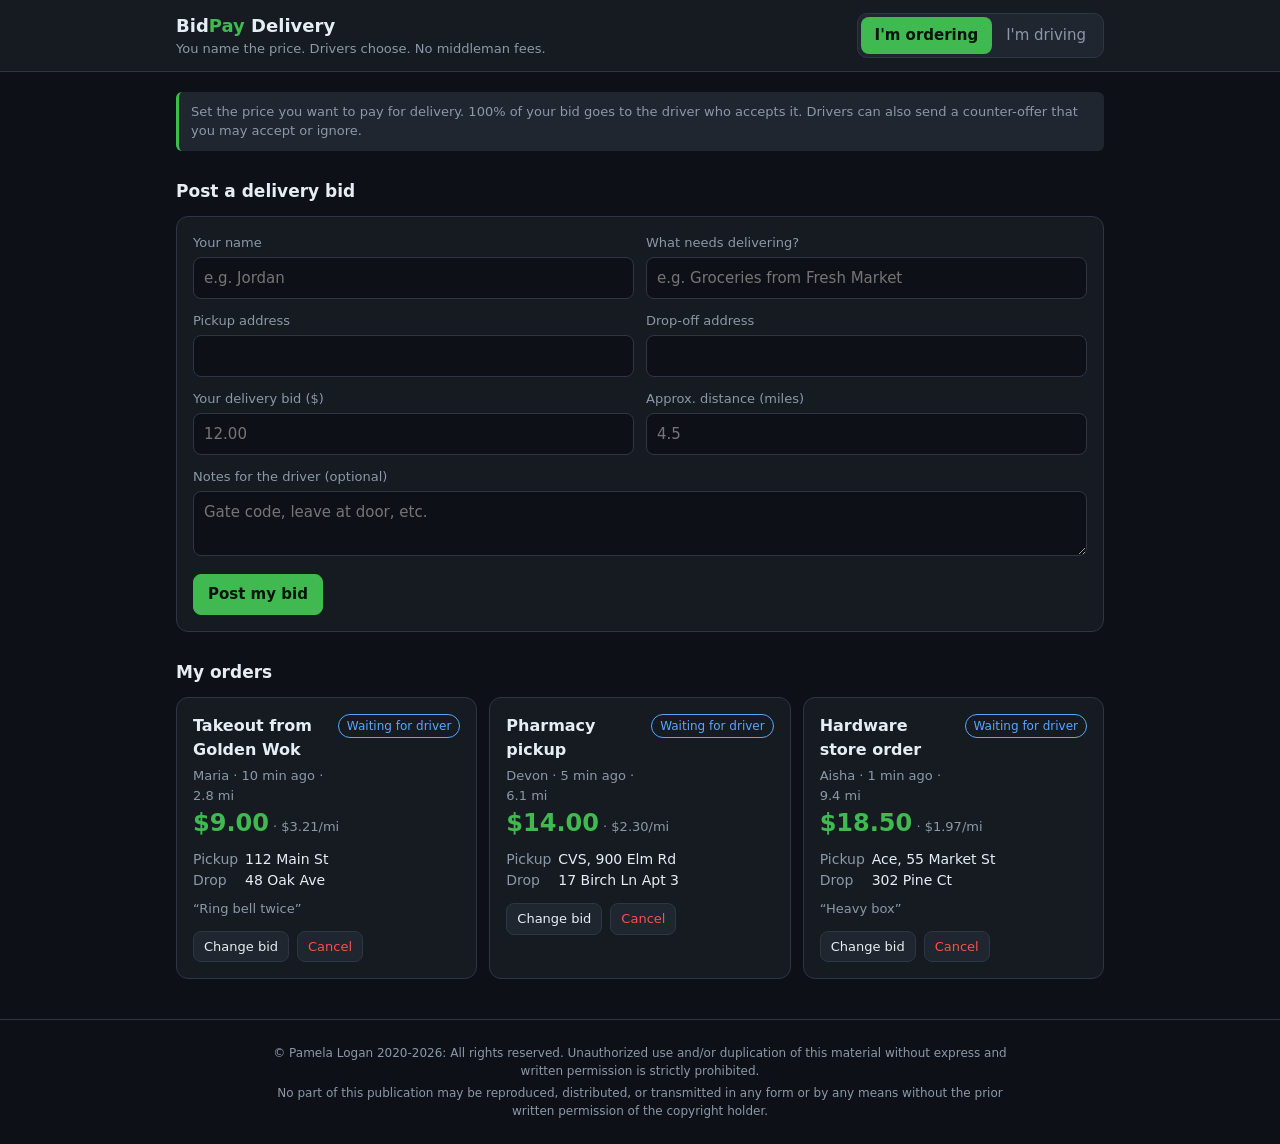
==== apps/bid_pay/index.html @ b5934ca2 "feat(apps): add BidPay delivery bid marketplace prototype Customers post the price they want to pay " ====
<!doctype html>
<html lang="en">
<head>
<meta charset="utf-8">
<meta name="viewport" content="width=device-width, initial-scale=1">
<title>BidPay Delivery</title>
<style>
  :root {
    --bg: #0d1117; --surface: #161b22; --surface-2: #1f2630; --border: #2d3642;
    --text: #e6edf3; --muted: #8b98a8; --accent: #3fb950; --accent-ink: #04140a;
    --warn: #d29922; --danger: #f85149; --info: #58a6ff;
  }
  * { box-sizing: border-box; }
  body {
    margin: 0; background: var(--bg); color: var(--text);
    font: 15px/1.5 system-ui, -apple-system, "Segoe UI", Roboto, sans-serif;
  }
  header {
    position: sticky; top: 0; z-index: 5; background: var(--surface);
    border-bottom: 1px solid var(--border);
  }
  .bar { max-width: 960px; margin: 0 auto; padding: 12px 16px;
    display: flex; align-items: center; justify-content: space-between; gap: 12px; flex-wrap: wrap; }
  .brand { font-weight: 700; font-size: 18px; }
  .brand span { color: var(--accent); }
  .tag { color: var(--muted); font-size: 13px; }
  .roles { display: flex; background: var(--surface-2); border: 1px solid var(--border);
    border-radius: 10px; padding: 3px; }
  .roles button { border: 0; background: transparent; color: var(--muted); padding: 7px 14px;
    border-radius: 8px; cursor: pointer; font: inherit; }
  .roles button.on { background: var(--accent); color: var(--accent-ink); font-weight: 600; }
  main { max-width: 960px; margin: 0 auto; padding: 20px 16px 40px; }
  h2 { font-size: 17px; margin: 28px 0 12px; }
  h2:first-child { margin-top: 0; }
  .card { background: var(--surface); border: 1px solid var(--border); border-radius: 12px; padding: 16px; }
  .grid { display: grid; gap: 12px; grid-template-columns: repeat(auto-fill, minmax(280px, 1fr)); }
  form .row { display: grid; gap: 12px; grid-template-columns: 1fr 1fr; }
  @media (max-width: 560px) { form .row { grid-template-columns: 1fr; } }
  label { display: block; font-size: 13px; color: var(--muted); margin-bottom: 4px; }
  input, textarea, select {
    width: 100%; background: var(--bg); color: var(--text); border: 1px solid var(--border);
    border-radius: 8px; padding: 9px 10px; font: inherit;
  }
  input:focus, textarea:focus, select:focus { outline: 2px solid var(--info); outline-offset: -1px; }
  .field { margin-bottom: 12px; }
  .btn { border: 1px solid var(--border); background: var(--surface-2); color: var(--text);
    padding: 8px 14px; border-radius: 8px; cursor: pointer; font: inherit; }
  .btn:hover { border-color: var(--muted); }
  .btn.primary { background: var(--accent); color: var(--accent-ink); border-color: var(--accent); font-weight: 600; }
  .btn.danger { color: var(--danger); }
  .btn.sm { padding: 5px 10px; font-size: 13px; }
  .actions { display: flex; gap: 8px; flex-wrap: wrap; margin-top: 12px; }
  .order h3 { margin: 0 0 4px; font-size: 16px; }
  .price { font-size: 24px; font-weight: 700; color: var(--accent); }
  .meta { color: var(--muted); font-size: 13px; }
  .route { margin: 8px 0; font-size: 14px; }
  .route div::before { display: inline-block; width: 52px; color: var(--muted); }
  .route .from::before { content: "Pickup"; }
  .route .to::before { content: "Drop"; }
  .pill { display: inline-block; font-size: 12px; padding: 2px 8px; border-radius: 99px;
    border: 1px solid currentColor; white-space: nowrap; }
  .s-open { color: var(--info); } .s-accepted { color: var(--warn); }
  .s-picked_up { color: var(--warn); } .s-delivered { color: var(--accent); }
  .s-cancelled { color: var(--muted); }
  .offers { margin-top: 10px; border-top: 1px dashed var(--border); padding-top: 10px; }
  .offer { display: flex; justify-content: space-between; align-items: center; gap: 8px; padding: 4px 0; }
  .stats { display: grid; gap: 12px; grid-template-columns: repeat(auto-fit, minmax(150px, 1fr)); }
  .stat .v { font-size: 22px; font-weight: 700; }
  .empty { color: var(--muted); padding: 20px; text-align: center; border: 1px dashed var(--border); border-radius: 12px; }
  .toolbar { display: flex; gap: 12px; flex-wrap: wrap; align-items: end; margin-bottom: 12px; }
  .toolbar .field { margin: 0; min-width: 150px; }
  .note { background: var(--surface-2); border-left: 3px solid var(--accent); padding: 10px 12px;
    border-radius: 6px; color: var(--muted); font-size: 13px; margin-bottom: 16px; }
  .hidden { display: none; }
  #toast { position: fixed; bottom: 20px; left: 50%; transform: translateX(-50%); background: var(--surface-2);
    border: 1px solid var(--accent); padding: 10px 16px; border-radius: 10px; opacity: 0;
    transition: opacity .2s; pointer-events: none; max-width: calc(100% - 32px); }
  #toast.show { opacity: 1; }
  footer { border-top: 1px solid var(--border); color: var(--muted); font-size: 12px; text-align: center;
    padding: 20px 16px; }
  footer p { max-width: 760px; margin: 4px auto; }
</style>
</head>
<body>
<header>
  <div class="bar">
    <div>
      <div class="brand">Bid<span>Pay</span> Delivery</div>
      <div class="tag">You name the price. Drivers choose. No middleman fees.</div>
    </div>
    <div class="roles" role="tablist">
      <button id="roleCustomer" class="on" onclick="setRole('customer')">I'm ordering</button>
      <button id="roleDriver" onclick="setRole('driver')">I'm driving</button>
    </div>
  </div>
</header>

<main>
  <!-- CUSTOMER VIEW -->
  <section id="customerView">
    <div class="note">Set the price you want to pay for delivery. 100% of your bid goes to the driver
      who accepts it. Drivers can also send a counter-offer that you may accept or ignore.</div>
    <h2>Post a delivery bid</h2>
    <form class="card" id="orderForm" onsubmit="postOrder(event)">
      <div class="row">
        <div class="field"><label for="cName">Your name</label>
          <input id="cName" required maxlength="40" placeholder="e.g. Jordan"></div>
        <div class="field"><label for="item">What needs delivering?</label>
          <input id="item" required maxlength="80" placeholder="e.g. Groceries from Fresh Market"></div>
      </div>
      <div class="row">
        <div class="field"><label for="pickup">Pickup address</label>
          <input id="pickup" required maxlength="100"></div>
        <div class="field"><label for="dropoff">Drop-off address</label>
          <input id="dropoff" required maxlength="100"></div>
      </div>
      <div class="row">
        <div class="field"><label for="bid">Your delivery bid ($)</label>
          <input id="bid" type="number" min="1" step="0.50" required placeholder="12.00"></div>
        <div class="field"><label for="miles">Approx. distance (miles)</label>
          <input id="miles" type="number" min="0.1" step="0.1" placeholder="4.5"></div>
      </div>
      <div class="field"><label for="notes">Notes for the driver (optional)</label>
        <textarea id="notes" rows="2" maxlength="200" placeholder="Gate code, leave at door, etc."></textarea></div>
      <button class="btn primary" type="submit">Post my bid</button>
    </form>

    <h2>My orders</h2>
    <div id="myOrders" class="grid"></div>
  </section>

  <!-- DRIVER VIEW -->
  <section id="driverView" class="hidden">
    <div class="card field">
      <label for="dName">Driver name</label>
      <input id="dName" maxlength="40" placeholder="Enter your name to accept jobs" oninput="saveDriver()">
    </div>

    <div class="stats">
      <div class="card stat"><div class="meta">Open bids</div><div class="v" id="stOpen">0</div></div>
      <div class="card stat"><div class="meta">My active jobs</div><div class="v" id="stActive">0</div></div>
      <div class="card stat"><div class="meta">Delivered</div><div class="v" id="stDone">0</div></div>
      <div class="card stat"><div class="meta">Total earned</div><div class="v" id="stEarned">$0.00</div></div>
    </div>

    <h2>My active deliveries</h2>
    <div id="driverActive" class="grid"></div>

    <h2>Open bids near you</h2>
    <div class="toolbar">
      <div class="field"><label for="minPay">Minimum pay ($)</label>
        <input id="minPay" type="number" min="0" step="1" value="0" oninput="render()"></div>
      <div class="field"><label for="sortBy">Sort by</label>
        <select id="sortBy" onchange="render()">
          <option value="pay">Highest pay</option>
          <option value="permile">Best $ / mile</option>
          <option value="new">Newest</option>
        </select></div>
    </div>
    <div id="openBids" class="grid"></div>
  </section>
</main>

<footer>
  <p>&copy; Pamela Logan 2020-2026: All rights reserved. Unauthorized use and/or duplication of this
    material without express and written permission is strictly prohibited.</p>
  <p>No part of this publication may be reproduced, distributed, or transmitted in any form or by any
    means without the prior written permission of the copyright holder.</p>
</footer>
<div id="toast"></div>

<script>
const KEY = "bidpay.v1";
let state = { orders: [], role: "customer", customer: "", driver: "" };

function load() {
  try {
    const raw = localStorage.getItem(KEY);
    if (raw) state = Object.assign(state, JSON.parse(raw));
  } catch (e) { /* storage unavailable: run in memory */ }
  if (!state.orders.length) seed();
}
function save() {
  try { localStorage.setItem(KEY, JSON.stringify(state)); } catch (e) { /* ignore */ }
}
function seed() {
  const now = Date.now();
  state.orders = [
    { id: uid(), customer: "Maria", item: "Takeout from Golden Wok", pickup: "112 Main St",
      dropoff: "48 Oak Ave", bid: 9, miles: 2.8, notes: "Ring bell twice", status: "open",
      driver: null, offers: [], created: now - 600000 },
    { id: uid(), customer: "Devon", item: "Pharmacy pickup", pickup: "CVS, 900 Elm Rd",
      dropoff: "17 Birch Ln Apt 3", bid: 14, miles: 6.1, notes: "", status: "open",
      driver: null, offers: [], created: now - 300000 },
    { id: uid(), customer: "Aisha", item: "Hardware store order", pickup: "Ace, 55 Market St",
      dropoff: "302 Pine Ct", bid: 18.5, miles: 9.4, notes: "Heavy box", status: "open",
      driver: null, offers: [], created: now - 60000 },
  ];
}
function uid() { return Math.random().toString(36).slice(2, 10); }
function money(n) { return "$" + Number(n).toFixed(2); }
function esc(s) {
  return String(s ?? "").replace(/[&<>"']/g, c =>
    ({ "&": "&amp;", "<": "&lt;", ">": "&gt;", '"': "&quot;", "'": "&#39;" }[c]));
}
function ago(t) {
  const m = Math.round((Date.now() - t) / 60000);
  return m < 1 ? "just now" : m < 60 ? m + " min ago" : Math.round(m / 60) + " hr ago";
}
function toast(msg) {
  const el = document.getElementById("toast");
  el.textContent = msg; el.classList.add("show");
  clearTimeout(toast.t); toast.t = setTimeout(() => el.classList.remove("show"), 2200);
}
function find(id) { return state.orders.find(o => o.id === id); }
const STATUS = { open: "Waiting for driver", accepted: "Driver on the way", picked_up: "Picked up",
  delivered: "Delivered", cancelled: "Cancelled" };

function setRole(r) {
  state.role = r; save();
  document.getElementById("roleCustomer").classList.toggle("on", r === "customer");
  document.getElementById("roleDriver").classList.toggle("on", r === "driver");
  document.getElementById("customerView").classList.toggle("hidden", r !== "customer");
  document.getElementById("driverView").classList.toggle("hidden", r !== "driver");
  render();
}
function saveDriver() { state.driver = document.getElementById("dName").value.trim(); save(); render(); }

// ---- Customer actions ----
function postOrder(e) {
  e.preventDefault();
  const v = id => document.getElementById(id).value.trim();
  const bid = parseFloat(v("bid"));
  if (!(bid >= 1)) return toast("Bid must be at least $1.00");
  state.customer = v("cName");
  state.orders.unshift({
    id: uid(), customer: state.customer, item: v("item"), pickup: v("pickup"), dropoff: v("dropoff"),
    bid, miles: parseFloat(v("miles")) || null, notes: v("notes"), status: "open",
    driver: null, offers: [], created: Date.now(),
  });
  save();
  e.target.reset();
  document.getElementById("cName").value = state.customer;
  toast("Bid posted — drivers can see it now");
  render();
}
function raiseBid(id) {
  const o = find(id);
  const n = parseFloat(prompt("New bid amount ($):", (o.bid + 2).toFixed(2)));
  if (!(n > 0)) return;
  o.bid = n; save(); toast("Bid updated to " + money(n)); render();
}
function acceptOffer(id, idx) {
  const o = find(id), off = o.offers[idx];
  o.bid = off.amount; o.driver = off.driver; o.status = "accepted"; o.offers = [];
  save(); toast(off.driver + " accepted at " + money(off.amount)); render();
}
function declineOffer(id, idx) { find(id).offers.splice(idx, 1); save(); render(); }
function cancelOrder(id) {
  if (!confirm("Cancel this order?")) return;
  find(id).status = "cancelled"; save(); render();
}
function removeOrder(id) { state.orders = state.orders.filter(o => o.id !== id); save(); render(); }

// ---- Driver actions ----
function needDriver() {
  if (!state.driver) { toast("Enter your driver name first"); document.getElementById("dName").focus(); }
  return !!state.driver;
}
function acceptBid(id) {
  if (!needDriver()) return;
  const o = find(id);
  if (o.status !== "open") return toast("This bid is no longer available");
  o.status = "accepted"; o.driver = state.driver; o.offers = [];
  save(); toast("Job accepted — " + money(o.bid) + " is yours"); render();
}
function counter(id) {
  if (!needDriver()) return;
  const o = find(id);
  const n = parseFloat(prompt("Your counter-offer ($):", (o.bid + 3).toFixed(2)));
  if (!(n > 0)) return;
  o.offers = o.offers.filter(x => x.driver !== state.driver);
  o.offers.push({ driver: state.driver, amount: n, at: Date.now() });
  save(); toast("Counter-offer sent to " + o.customer); render();
}
function advance(id) {
  const o = find(id);
  o.status = o.status === "accepted" ? "picked_up" : "delivered";
  if (o.status === "delivered") o.deliveredAt = Date.now();
  save(); toast(o.status === "delivered" ? "Delivered! " + money(o.bid) + " earned" : "Marked picked up");
  render();
}
function release(id) {
  if (!confirm("Release this job back to other drivers?")) return;
  const o = find(id); o.status = "open"; o.driver = null; save(); render();
}

// ---- Rendering ----
function orderCard(o, actions, extra = "") {
  const perMile = o.miles ? ` · ${money(o.bid / o.miles)}/mi` : "";
  return `<div class="card order">
    <div style="display:flex;justify-content:space-between;gap:8px;align-items:start">
      <div><h3>${esc(o.item)}</h3>
        <div class="meta">${esc(o.customer)} · ${ago(o.created)}${o.miles ? " · " + o.miles + " mi" : ""}</div></div>
      <span class="pill s-${o.status}">${STATUS[o.status]}</span>
    </div>
    <div class="price">${money(o.bid)}<span class="meta" style="font-size:13px;font-weight:400">${perMile}</span></div>
    <div class="route"><div class="from">${esc(o.pickup)}</div><div class="to">${esc(o.dropoff)}</div></div>
    ${o.notes ? `<div class="meta">“${esc(o.notes)}”</div>` : ""}
    ${o.driver ? `<div class="meta">Driver: <strong style="color:var(--text)">${esc(o.driver)}</strong></div>` : ""}
    ${extra}
    ${actions ? `<div class="actions">${actions}</div>` : ""}
  </div>`;
}

function renderCustomer() {
  document.getElementById("cName").value ||= state.customer;
  const mine = state.orders.filter(o => !state.customer || o.customer === state.customer);
  const el = document.getElementById("myOrders");
  if (!mine.length) { el.innerHTML = `<div class="empty">No orders yet. Post a bid above.</div>`; return; }
  el.innerHTML = mine.map(o => {
    let a = "", extra = "";
    if (o.status === "open") {
      a = `<button class="btn sm" onclick="raiseBid('${o.id}')">Change bid</button>
           <button class="btn sm danger" onclick="cancelOrder('${o.id}')">Cancel</button>`;
      if (o.offers.length) extra = `<div class="offers"><div class="meta">Counter-offers</div>` +
        o.offers.map((f, i) => `<div class="offer"><span>${esc(f.driver)} — <strong>${money(f.amount)}</strong></span>
          <span><button class="btn sm primary" onclick="acceptOffer('${o.id}',${i})">Accept</button>
          <button class="btn sm" onclick="declineOffer('${o.id}',${i})">Decline</button></span></div>`).join("") +
        `</div>`;
    } else if (o.status === "delivered" || o.status === "cancelled") {
      a = `<button class="btn sm" onclick="removeOrder('${o.id}')">Remove</button>`;
    }
    return orderCard(o, a, extra);
  }).join("");
}

function renderDriver() {
  document.getElementById("dName").value ||= state.driver;
  const min = parseFloat(document.getElementById("minPay").value) || 0;
  const sort = document.getElementById("sortBy").value;
  const open = state.orders.filter(o => o.status === "open" && o.bid >= min);
  open.sort((a, b) => sort === "pay" ? b.bid - a.bid
    : sort === "new" ? b.created - a.created
    : (b.miles ? b.bid / b.miles : 0) - (a.miles ? a.bid / a.miles : 0));
  const me = state.driver;
  const active = state.orders.filter(o => me && o.driver === me && ["accepted", "picked_up"].includes(o.status));
  const done = state.orders.filter(o => me && o.driver === me && o.status === "delivered");

  document.getElementById("stOpen").textContent = state.orders.filter(o => o.status === "open").length;
  document.getElementById("stActive").textContent = active.length;
  document.getElementById("stDone").textContent = done.length;
  document.getElementById("stEarned").textContent = money(done.reduce((s, o) => s + o.bid, 0));

  document.getElementById("driverActive").innerHTML = active.length ? active.map(o => orderCard(o,
    `<button class="btn sm primary" onclick="advance('${o.id}')">${o.status === "accepted" ? "Mark picked up" : "Mark delivered"}</button>
     ${o.status === "accepted" ? `<button class="btn sm danger" onclick="release('${o.id}')">Release job</button>` : ""}`
  )).join("") : `<div class="empty">No active jobs. Accept a bid below.</div>`;

  document.getElementById("openBids").innerHTML = open.length ? open.map(o => {
    const mine = o.offers.find(f => f.driver === me);
    return orderCard(o,
      `<button class="btn sm primary" onclick="acceptBid('${o.id}')">Accept ${money(o.bid)}</button>
       <button class="btn sm" onclick="counter('${o.id}')">${mine ? "Update counter" : "Counter-offer"}</button>`,
      mine ? `<div class="meta" style="margin-top:6px">Your counter: ${money(mine.amount)} (pending)</div>` : "");
  }).join("") : `<div class="empty">No open bids match your filter.</div>`;
}

function render() { state.role === "driver" ? renderDriver() : renderCustomer(); }

load();
setRole(state.role);
setInterval(render, 60000);
</script>
</body>
</html>
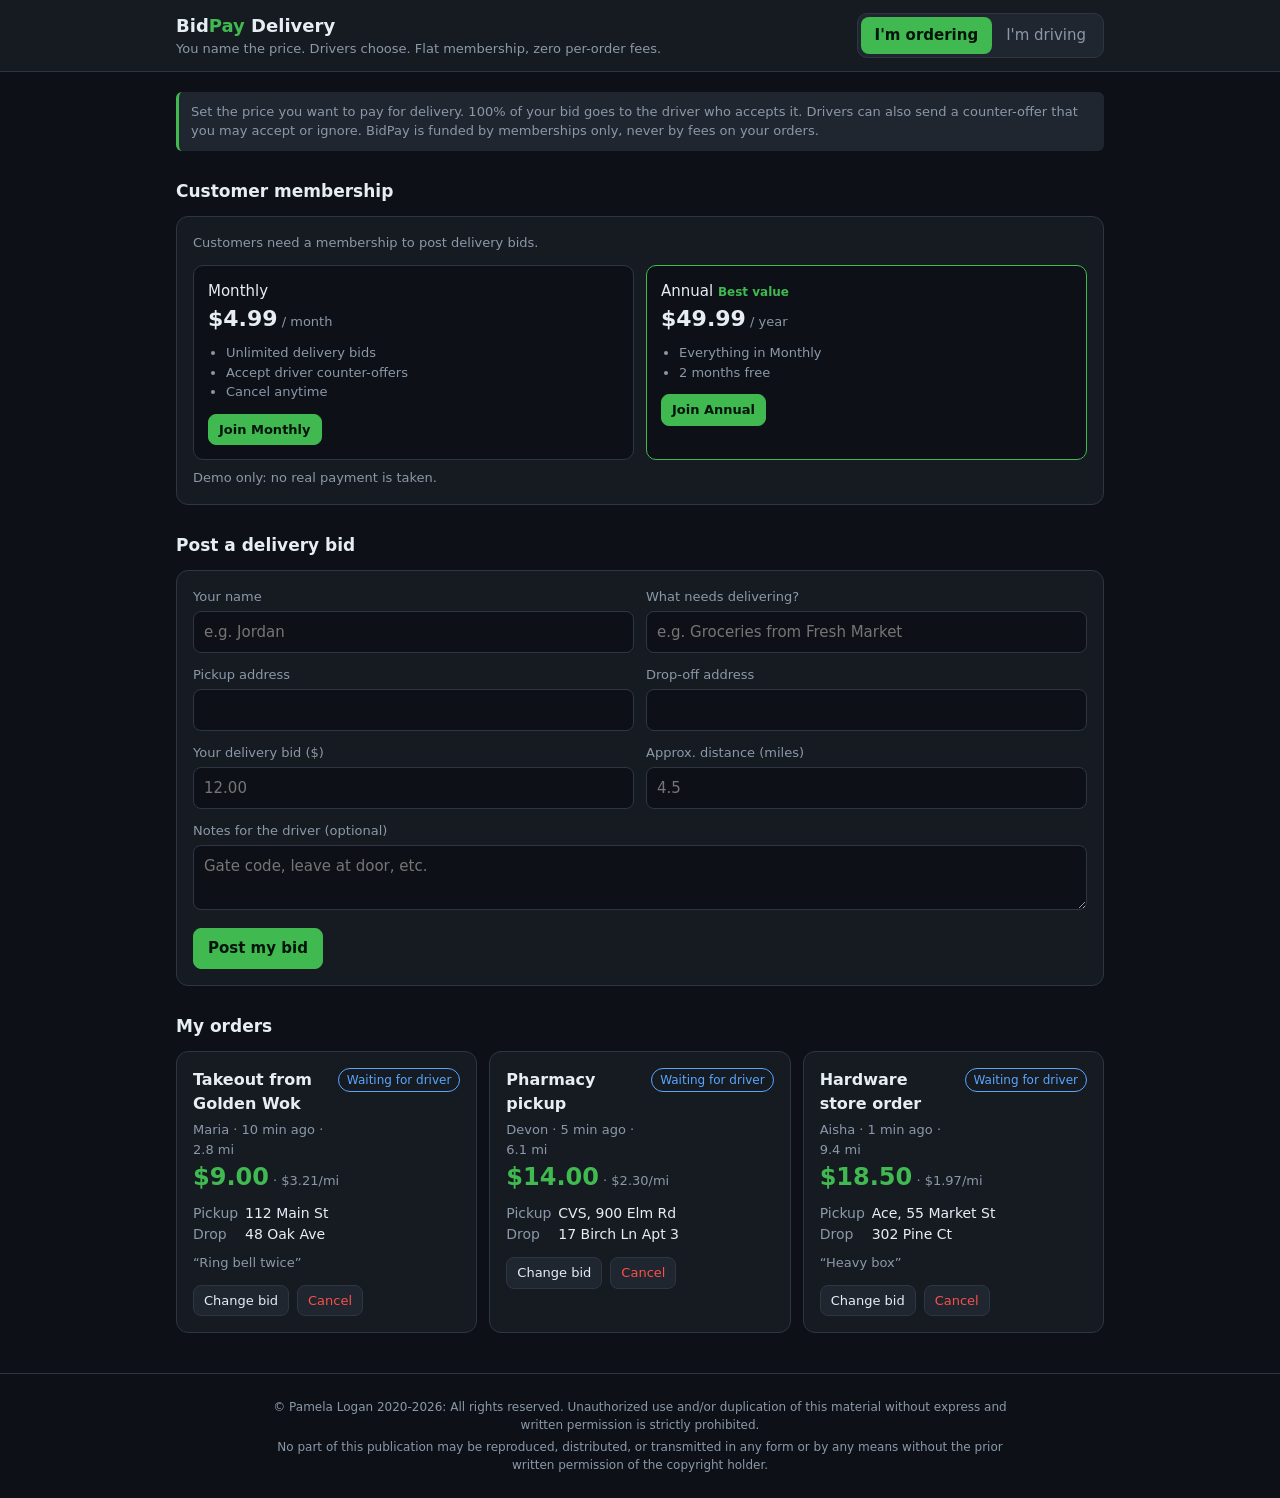
==== commit ae9c41bd: "feat(apps): add customer and driver memberships to BidPay Memberships paid by both parties are the a" ====
--- a/apps/bid_pay/index.html
+++ b/apps/bid_pay/index.html
@@ -72,6 +72,13 @@
   .note { background: var(--surface-2); border-left: 3px solid var(--accent); padding: 10px 12px;
     border-radius: 6px; color: var(--muted); font-size: 13px; margin-bottom: 16px; }
   .hidden { display: none; }
+  .plans { display: grid; gap: 12px; grid-template-columns: repeat(auto-fit, minmax(200px, 1fr)); margin-top: 12px; }
+  .plan { background: var(--bg); border: 1px solid var(--border); border-radius: 10px; padding: 14px; }
+  .plan.best { border-color: var(--accent); }
+  .plan .amt { font-size: 22px; font-weight: 700; }
+  .plan ul { margin: 8px 0 0; padding-left: 18px; color: var(--muted); font-size: 13px; }
+  .member-on { display: flex; justify-content: space-between; align-items: center; gap: 12px; flex-wrap: wrap; }
+  .badge { color: var(--accent); font-weight: 600; }
   #toast { position: fixed; bottom: 20px; left: 50%; transform: translateX(-50%); background: var(--surface-2);
     border: 1px solid var(--accent); padding: 10px 16px; border-radius: 10px; opacity: 0;
     transition: opacity .2s; pointer-events: none; max-width: calc(100% - 32px); }
@@ -86,7 +93,7 @@
   <div class="bar">
     <div>
       <div class="brand">Bid<span>Pay</span> Delivery</div>
-      <div class="tag">You name the price. Drivers choose. No middleman fees.</div>
+      <div class="tag">You name the price. Drivers choose. Flat membership, zero per-order fees.</div>
     </div>
     <div class="roles" role="tablist">
       <button id="roleCustomer" class="on" onclick="setRole('customer')">I'm ordering</button>
@@ -99,7 +106,10 @@
   <!-- CUSTOMER VIEW -->
   <section id="customerView">
     <div class="note">Set the price you want to pay for delivery. 100% of your bid goes to the driver
-      who accepts it. Drivers can also send a counter-offer that you may accept or ignore.</div>
+      who accepts it. Drivers can also send a counter-offer that you may accept or ignore.
+      BidPay is funded by memberships only, never by fees on your orders.</div>
+    <h2>Customer membership</h2>
+    <div id="custMember" class="card"></div>
     <h2>Post a delivery bid</h2>
     <form class="card" id="orderForm" onsubmit="postOrder(event)">
       <div class="row">
@@ -135,6 +145,7 @@
       <label for="dName">Driver name</label>
       <input id="dName" maxlength="40" placeholder="Enter your name to accept jobs" oninput="saveDriver()">
     </div>
+    <div id="drvMember" class="card field"></div>
 
     <div class="stats">
       <div class="card stat"><div class="meta">Open bids</div><div class="v" id="stOpen">0</div></div>
@@ -171,12 +182,30 @@
 
 <script>
 const KEY = "bidpay.v1";
-let state = { orders: [], role: "customer", customer: "", driver: "" };
+let state = { orders: [], role: "customer", customer: "", driver: "", members: {} };
+
+// Membership plans: the app's only revenue. Edit prices and perks here.
+const PLANS = {
+  customer: [
+    { id: "c-month", name: "Monthly", price: 4.99, days: 30,
+      perks: ["Unlimited delivery bids", "Accept driver counter-offers", "Cancel anytime"] },
+    { id: "c-year", name: "Annual", price: 49.99, days: 365, best: true,
+      perks: ["Everything in Monthly", "2 months free"] },
+  ],
+  driver: [
+    { id: "d-month", name: "Monthly", price: 9.99, days: 30,
+      perks: ["Accept unlimited jobs", "Send counter-offers", "Keep 100% of every bid"] },
+    { id: "d-year", name: "Annual", price: 99.99, days: 365, best: true,
+      perks: ["Everything in Monthly", "2 months free"] },
+  ],
+};
+const DAY = 86400000;
 
 function load() {
   try {
     const raw = localStorage.getItem(KEY);
     if (raw) state = Object.assign(state, JSON.parse(raw));
+    state.members ||= {};
   } catch (e) { /* storage unavailable: run in memory */ }
   if (!state.orders.length) seed();
 }
@@ -212,6 +241,58 @@
   el.textContent = msg; el.classList.add("show");
   clearTimeout(toast.t); toast.t = setTimeout(() => el.classList.remove("show"), 2200);
 }
+// ---- Memberships ----
+function memberKey(role, name) { return role + ":" + name.toLowerCase(); }
+function membership(role, name) {
+  const m = name && state.members[memberKey(role, name)];
+  return m && m.expires > Date.now() ? m : null;
+}
+function subscribe(role, planId) {
+  const name = role === "driver" ? state.driver
+    : (document.getElementById("cName").value.trim() || state.customer);
+  if (!name) return toast("Enter your name first");
+  if (role === "customer") state.customer = name;
+  const plan = PLANS[role].find(p => p.id === planId);
+  const cur = membership(role, name);
+  const start = cur ? cur.expires : Date.now();
+  state.members[memberKey(role, name)] = { plan: plan.id, name: plan.name, price: plan.price,
+    expires: start + plan.days * DAY, autoRenew: true };
+  save(); toast(`${plan.name} membership active: ${money(plan.price)}`); render();
+}
+function toggleRenew(role) {
+  const name = role === "driver" ? state.driver : state.customer;
+  const m = membership(role, name);
+  m.autoRenew = !m.autoRenew; save();
+  toast(m.autoRenew ? "Auto-renew on" : "Auto-renew off; access continues until expiry"); render();
+}
+function needMember(role) {
+  const name = role === "driver" ? state.driver : state.customer;
+  if (membership(role, name)) return true;
+  toast(`An active ${role} membership is required`);
+  document.getElementById(role === "driver" ? "drvMember" : "custMember").scrollIntoView({ behavior: "smooth" });
+  return false;
+}
+function memberPanel(role, name) {
+  const m = membership(role, name);
+  if (m) return `<div class="member-on"><div><span class="badge">✓ ${m.name} member</span>
+      <div class="meta">${m.autoRenew ? "Renews" : "Expires"} ${new Date(m.expires).toLocaleDateString()}
+      · ${money(m.price)}</div></div>
+    <span><button class="btn sm" onclick="toggleRenew('${role}')">${m.autoRenew ? "Turn off auto-renew" : "Turn on auto-renew"}</button>
+    ${PLANS[role].filter(p => p.id !== m.plan).map(p =>
+      `<button class="btn sm" onclick="subscribe('${role}','${p.id}')">Add ${p.name}</button>`).join(" ")}</span></div>`;
+  return `<div class="meta">${role === "driver"
+      ? "Drivers need a membership to accept jobs or send counter-offers."
+      : "Customers need a membership to post delivery bids."}</div>
+    <div class="plans">${PLANS[role].map(p => `<div class="plan ${p.best ? "best" : ""}">
+      <div>${p.name}${p.best ? ' <span class="badge" style="font-size:12px">Best value</span>' : ""}</div>
+      <div class="amt">${money(p.price)}<span class="meta" style="font-size:13px;font-weight:400">
+        / ${p.days === 365 ? "year" : "month"}</span></div>
+      <ul>${p.perks.map(x => `<li>${x}</li>`).join("")}</ul>
+      <div class="actions"><button class="btn sm primary" onclick="subscribe('${role}','${p.id}')">Join ${p.name}</button></div>
+    </div>`).join("")}</div>
+    <div class="meta" style="margin-top:8px">Demo only: no real payment is taken.</div>`;
+}
+
 function find(id) { return state.orders.find(o => o.id === id); }
 const STATUS = { open: "Waiting for driver", accepted: "Driver on the way", picked_up: "Picked up",
   delivered: "Delivered", cancelled: "Cancelled" };
@@ -233,6 +314,7 @@
   const bid = parseFloat(v("bid"));
   if (!(bid >= 1)) return toast("Bid must be at least $1.00");
   state.customer = v("cName");
+  if (!needMember("customer")) return render();
   state.orders.unshift({
     id: uid(), customer: state.customer, item: v("item"), pickup: v("pickup"), dropoff: v("dropoff"),
     bid, miles: parseFloat(v("miles")) || null, notes: v("notes"), status: "open",
@@ -268,14 +350,14 @@
   return !!state.driver;
 }
 function acceptBid(id) {
-  if (!needDriver()) return;
+  if (!needDriver() || !needMember("driver")) return;
   const o = find(id);
   if (o.status !== "open") return toast("This bid is no longer available");
   o.status = "accepted"; o.driver = state.driver; o.offers = [];
   save(); toast("Job accepted — " + money(o.bid) + " is yours"); render();
 }
 function counter(id) {
-  if (!needDriver()) return;
+  if (!needDriver() || !needMember("driver")) return;
   const o = find(id);
   const n = parseFloat(prompt("Your counter-offer ($):", (o.bid + 3).toFixed(2)));
   if (!(n > 0)) return;
@@ -315,6 +397,7 @@
 
 function renderCustomer() {
   document.getElementById("cName").value ||= state.customer;
+  document.getElementById("custMember").innerHTML = memberPanel("customer", state.customer);
   const mine = state.orders.filter(o => !state.customer || o.customer === state.customer);
   const el = document.getElementById("myOrders");
   if (!mine.length) { el.innerHTML = `<div class="empty">No orders yet. Post a bid above.</div>`; return; }
@@ -337,6 +420,9 @@
 
 function renderDriver() {
   document.getElementById("dName").value ||= state.driver;
+  document.getElementById("drvMember").innerHTML = state.driver
+    ? `<h2 style="margin-top:0">Driver membership</h2>` + memberPanel("driver", state.driver)
+    : `<div class="meta">Enter your name to see driver membership plans.</div>`;
   const min = parseFloat(document.getElementById("minPay").value) || 0;
   const sort = document.getElementById("sortBy").value;
   const open = state.orders.filter(o => o.status === "open" && o.bid >= min);
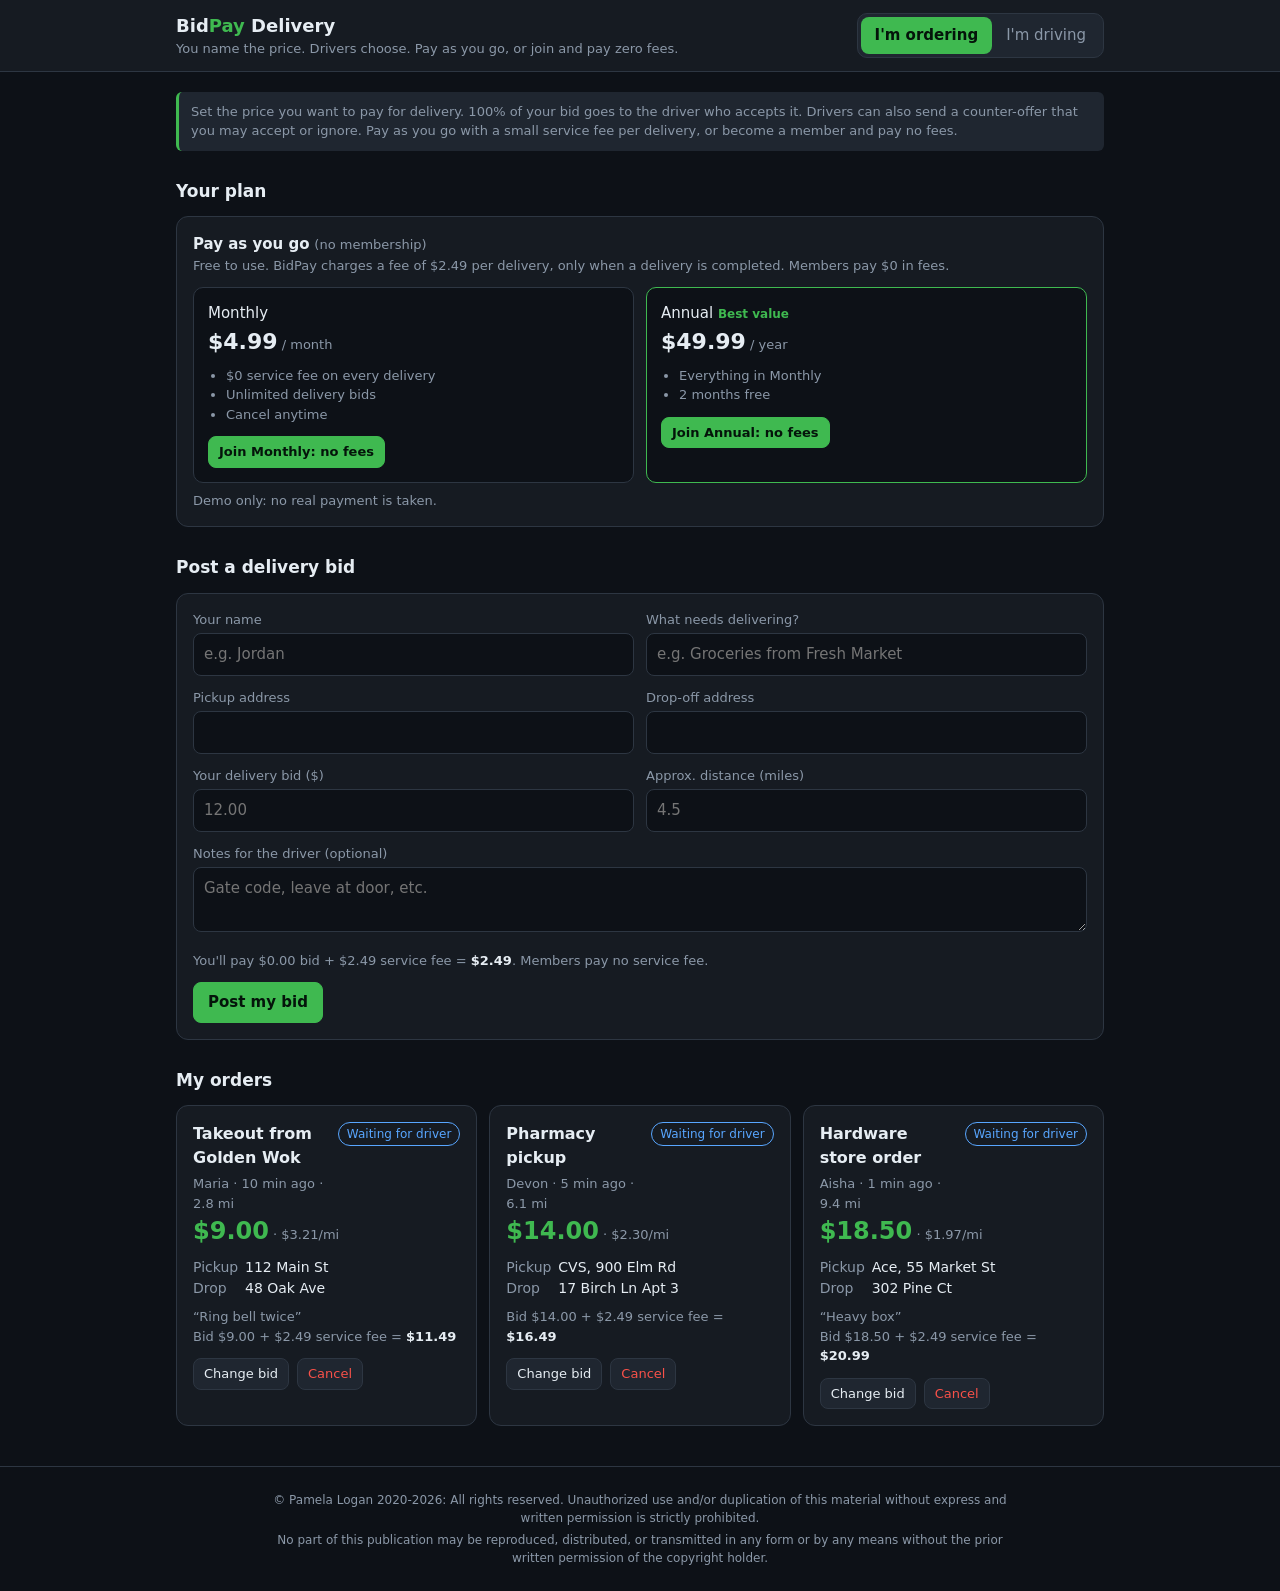
==== commit c5548489: "feat(apps): add pay-as-you-go option to BidPay Non-members can use the app freely but pay per-delive" ====
--- a/apps/bid_pay/index.html
+++ b/apps/bid_pay/index.html
@@ -93,7 +93,7 @@
   <div class="bar">
     <div>
       <div class="brand">Bid<span>Pay</span> Delivery</div>
-      <div class="tag">You name the price. Drivers choose. Flat membership, zero per-order fees.</div>
+      <div class="tag">You name the price. Drivers choose. Pay as you go, or join and pay zero fees.</div>
     </div>
     <div class="roles" role="tablist">
       <button id="roleCustomer" class="on" onclick="setRole('customer')">I'm ordering</button>
@@ -107,8 +107,8 @@
   <section id="customerView">
     <div class="note">Set the price you want to pay for delivery. 100% of your bid goes to the driver
       who accepts it. Drivers can also send a counter-offer that you may accept or ignore.
-      BidPay is funded by memberships only, never by fees on your orders.</div>
-    <h2>Customer membership</h2>
+      Pay as you go with a small service fee per delivery, or become a member and pay no fees.</div>
+    <h2>Your plan</h2>
     <div id="custMember" class="card"></div>
     <h2>Post a delivery bid</h2>
     <form class="card" id="orderForm" onsubmit="postOrder(event)">
@@ -126,12 +126,13 @@
       </div>
       <div class="row">
         <div class="field"><label for="bid">Your delivery bid ($)</label>
-          <input id="bid" type="number" min="1" step="0.50" required placeholder="12.00"></div>
+          <input id="bid" type="number" min="1" step="0.50" required placeholder="12.00" oninput="renderFee()"></div>
         <div class="field"><label for="miles">Approx. distance (miles)</label>
           <input id="miles" type="number" min="0.1" step="0.1" placeholder="4.5"></div>
       </div>
       <div class="field"><label for="notes">Notes for the driver (optional)</label>
         <textarea id="notes" rows="2" maxlength="200" placeholder="Gate code, leave at door, etc."></textarea></div>
+      <div id="feePreview" class="meta field"></div>
       <button class="btn primary" type="submit">Post my bid</button>
     </form>
 
@@ -151,7 +152,7 @@
       <div class="card stat"><div class="meta">Open bids</div><div class="v" id="stOpen">0</div></div>
       <div class="card stat"><div class="meta">My active jobs</div><div class="v" id="stActive">0</div></div>
       <div class="card stat"><div class="meta">Delivered</div><div class="v" id="stDone">0</div></div>
-      <div class="card stat"><div class="meta">Total earned</div><div class="v" id="stEarned">$0.00</div></div>
+      <div class="card stat"><div class="meta">Total earned (after fees)</div><div class="v" id="stEarned">$0.00</div></div>
     </div>
 
     <h2>My active deliveries</h2>
@@ -184,17 +185,19 @@
 const KEY = "bidpay.v1";
 let state = { orders: [], role: "customer", customer: "", driver: "", members: {} };
 
-// Membership plans: the app's only revenue. Edit prices and perks here.
+// Pay-as-you-go fees for non-members, charged only on completed deliveries.
+const FEES = { customer: 2.49, driverRate: 0.15 };
+// Membership plans: members pay no per-delivery fees. Edit prices and perks here.
 const PLANS = {
   customer: [
     { id: "c-month", name: "Monthly", price: 4.99, days: 30,
-      perks: ["Unlimited delivery bids", "Accept driver counter-offers", "Cancel anytime"] },
+      perks: ["$0 service fee on every delivery", "Unlimited delivery bids", "Cancel anytime"] },
     { id: "c-year", name: "Annual", price: 49.99, days: 365, best: true,
       perks: ["Everything in Monthly", "2 months free"] },
   ],
   driver: [
     { id: "d-month", name: "Monthly", price: 9.99, days: 30,
-      perks: ["Accept unlimited jobs", "Send counter-offers", "Keep 100% of every bid"] },
+      perks: ["Keep 100% of every bid (no 15% fee)", "Accept unlimited jobs", "Cancel anytime"] },
     { id: "d-year", name: "Annual", price: 99.99, days: 365, best: true,
       perks: ["Everything in Monthly", "2 months free"] },
   ],
@@ -217,13 +220,13 @@
   state.orders = [
     { id: uid(), customer: "Maria", item: "Takeout from Golden Wok", pickup: "112 Main St",
       dropoff: "48 Oak Ave", bid: 9, miles: 2.8, notes: "Ring bell twice", status: "open",
-      driver: null, offers: [], created: now - 600000 },
+      customerFee: FEES.customer, driver: null, offers: [], created: now - 600000 },
     { id: uid(), customer: "Devon", item: "Pharmacy pickup", pickup: "CVS, 900 Elm Rd",
       dropoff: "17 Birch Ln Apt 3", bid: 14, miles: 6.1, notes: "", status: "open",
-      driver: null, offers: [], created: now - 300000 },
+      customerFee: FEES.customer, driver: null, offers: [], created: now - 300000 },
     { id: uid(), customer: "Aisha", item: "Hardware store order", pickup: "Ace, 55 Market St",
       dropoff: "302 Pine Ct", bid: 18.5, miles: 9.4, notes: "Heavy box", status: "open",
-      driver: null, offers: [], created: now - 60000 },
+      customerFee: FEES.customer, driver: null, offers: [], created: now - 60000 },
   ];
 }
 function uid() { return Math.random().toString(36).slice(2, 10); }
@@ -265,12 +268,17 @@
   m.autoRenew = !m.autoRenew; save();
   toast(m.autoRenew ? "Auto-renew on" : "Auto-renew off; access continues until expiry"); render();
 }
-function needMember(role) {
-  const name = role === "driver" ? state.driver : state.customer;
-  if (membership(role, name)) return true;
-  toast(`An active ${role} membership is required`);
-  document.getElementById(role === "driver" ? "drvMember" : "custMember").scrollIntoView({ behavior: "smooth" });
-  return false;
+function customerFee(name) { return membership("customer", name) ? 0 : FEES.customer; }
+function driverFee(name, bid) {
+  return membership("driver", name) ? 0 : Math.round(bid * FEES.driverRate * 100) / 100;
+}
+function feesPaid(role, name) {
+  return state.orders.filter(o => o.status === "delivered" &&
+    (role === "driver" ? o.driver === name : o.customer === name))
+    .reduce((t, o) => t + ((role === "driver" ? o.driverFee : o.customerFee) || 0), 0);
+}
+function feeLabel(role) {
+  return role === "driver" ? `${FEES.driverRate * 100}% of each bid` : `${money(FEES.customer)} per delivery`;
 }
 function memberPanel(role, name) {
   const m = membership(role, name);
@@ -280,15 +288,17 @@
     <span><button class="btn sm" onclick="toggleRenew('${role}')">${m.autoRenew ? "Turn off auto-renew" : "Turn on auto-renew"}</button>
     ${PLANS[role].filter(p => p.id !== m.plan).map(p =>
       `<button class="btn sm" onclick="subscribe('${role}','${p.id}')">Add ${p.name}</button>`).join(" ")}</span></div>`;
-  return `<div class="meta">${role === "driver"
-      ? "Drivers need a membership to accept jobs or send counter-offers."
-      : "Customers need a membership to post delivery bids."}</div>
+  const paid = feesPaid(role, name);
+  return `<div><strong>Pay as you go</strong> <span class="meta">(no membership)</span></div>
+    <div class="meta">Free to use. BidPay charges a fee of ${feeLabel(role)}, only when a delivery is
+      completed.${paid ? ` You've paid <strong style="color:var(--warn)">${money(paid)}</strong> in fees so far.` : ""}
+      Members pay $0 in fees.</div>
     <div class="plans">${PLANS[role].map(p => `<div class="plan ${p.best ? "best" : ""}">
       <div>${p.name}${p.best ? ' <span class="badge" style="font-size:12px">Best value</span>' : ""}</div>
       <div class="amt">${money(p.price)}<span class="meta" style="font-size:13px;font-weight:400">
         / ${p.days === 365 ? "year" : "month"}</span></div>
       <ul>${p.perks.map(x => `<li>${x}</li>`).join("")}</ul>
-      <div class="actions"><button class="btn sm primary" onclick="subscribe('${role}','${p.id}')">Join ${p.name}</button></div>
+      <div class="actions"><button class="btn sm primary" onclick="subscribe('${role}','${p.id}')">Join ${p.name}: no fees</button></div>
     </div>`).join("")}</div>
     <div class="meta" style="margin-top:8px">Demo only: no real payment is taken.</div>`;
 }
@@ -314,16 +324,16 @@
   const bid = parseFloat(v("bid"));
   if (!(bid >= 1)) return toast("Bid must be at least $1.00");
   state.customer = v("cName");
-  if (!needMember("customer")) return render();
   state.orders.unshift({
     id: uid(), customer: state.customer, item: v("item"), pickup: v("pickup"), dropoff: v("dropoff"),
     bid, miles: parseFloat(v("miles")) || null, notes: v("notes"), status: "open",
+    customerFee: customerFee(state.customer),
     driver: null, offers: [], created: Date.now(),
   });
   save();
   e.target.reset();
   document.getElementById("cName").value = state.customer;
-  toast("Bid posted — drivers can see it now");
+  toast("Bid posted. Drivers can see it now");
   render();
 }
 function raiseBid(id) {
@@ -335,6 +345,7 @@
 function acceptOffer(id, idx) {
   const o = find(id), off = o.offers[idx];
   o.bid = off.amount; o.driver = off.driver; o.status = "accepted"; o.offers = [];
+  o.driverFee = driverFee(off.driver, off.amount);
   save(); toast(off.driver + " accepted at " + money(off.amount)); render();
 }
 function declineOffer(id, idx) { find(id).offers.splice(idx, 1); save(); render(); }
@@ -350,14 +361,15 @@
   return !!state.driver;
 }
 function acceptBid(id) {
-  if (!needDriver() || !needMember("driver")) return;
+  if (!needDriver()) return;
   const o = find(id);
   if (o.status !== "open") return toast("This bid is no longer available");
   o.status = "accepted"; o.driver = state.driver; o.offers = [];
-  save(); toast("Job accepted — " + money(o.bid) + " is yours"); render();
+  o.driverFee = driverFee(state.driver, o.bid);
+  save(); toast("Job accepted. You'll keep " + money(o.bid - o.driverFee)); render();
 }
 function counter(id) {
-  if (!needDriver() || !needMember("driver")) return;
+  if (!needDriver()) return;
   const o = find(id);
   const n = parseFloat(prompt("Your counter-offer ($):", (o.bid + 3).toFixed(2)));
   if (!(n > 0)) return;
@@ -369,12 +381,12 @@
   const o = find(id);
   o.status = o.status === "accepted" ? "picked_up" : "delivered";
   if (o.status === "delivered") o.deliveredAt = Date.now();
-  save(); toast(o.status === "delivered" ? "Delivered! " + money(o.bid) + " earned" : "Marked picked up");
+  save(); toast(o.status === "delivered" ? "Delivered! " + money(o.bid - (o.driverFee || 0)) + " earned" : "Marked picked up");
   render();
 }
 function release(id) {
   if (!confirm("Release this job back to other drivers?")) return;
-  const o = find(id); o.status = "open"; o.driver = null; save(); render();
+  const o = find(id); o.status = "open"; o.driver = null; o.driverFee = 0; save(); render();
 }
 
 // ---- Rendering ----
@@ -395,7 +407,18 @@
   </div>`;
 }
 
+function renderFee() {
+  const name = document.getElementById("cName").value.trim() || state.customer;
+  const bid = parseFloat(document.getElementById("bid").value) || 0;
+  const fee = customerFee(name);
+  document.getElementById("feePreview").innerHTML = fee
+    ? `You'll pay ${money(bid)} bid + ${money(fee)} service fee = <strong style="color:var(--text)">${money(bid + fee)}</strong>.
+       Members pay no service fee.`
+    : `Member: no service fee. You'll pay <strong style="color:var(--text)">${money(bid)}</strong>.`;
+}
+
 function renderCustomer() {
+  renderFee();
   document.getElementById("cName").value ||= state.customer;
   document.getElementById("custMember").innerHTML = memberPanel("customer", state.customer);
   const mine = state.orders.filter(o => !state.customer || o.customer === state.customer);
@@ -414,7 +437,10 @@
     } else if (o.status === "delivered" || o.status === "cancelled") {
       a = `<button class="btn sm" onclick="removeOrder('${o.id}')">Remove</button>`;
     }
-    return orderCard(o, a, extra);
+    const fee = o.customerFee || 0;
+    const total = `<div class="meta">${fee ? `Bid ${money(o.bid)} + ${money(fee)} service fee = <strong style="color:var(--text)">${money(o.bid + fee)}</strong>`
+      : `Member: no service fee. You pay <strong style="color:var(--text)">${money(o.bid)}</strong>`}${o.status === "cancelled" ? " (not charged)" : ""}</div>`;
+    return orderCard(o, a, total + extra);
   }).join("");
 }
 
@@ -436,11 +462,15 @@
   document.getElementById("stOpen").textContent = state.orders.filter(o => o.status === "open").length;
   document.getElementById("stActive").textContent = active.length;
   document.getElementById("stDone").textContent = done.length;
-  document.getElementById("stEarned").textContent = money(done.reduce((s, o) => s + o.bid, 0));
-
+  document.getElementById("stEarned").textContent =
+    money(done.reduce((s, o) => s + o.bid - (o.driverFee || 0), 0));
+
+  const keep = (bid, fee) => `<div class="meta">You keep <strong style="color:var(--text)">${money(bid - fee)}</strong>${
+    fee ? ` after ${money(fee)} fee (${FEES.driverRate * 100}%). Members keep 100%.` : " (member: no fee)"}</div>`;
   document.getElementById("driverActive").innerHTML = active.length ? active.map(o => orderCard(o,
     `<button class="btn sm primary" onclick="advance('${o.id}')">${o.status === "accepted" ? "Mark picked up" : "Mark delivered"}</button>
-     ${o.status === "accepted" ? `<button class="btn sm danger" onclick="release('${o.id}')">Release job</button>` : ""}`
+     ${o.status === "accepted" ? `<button class="btn sm danger" onclick="release('${o.id}')">Release job</button>` : ""}`,
+    keep(o.bid, o.driverFee || 0)
   )).join("") : `<div class="empty">No active jobs. Accept a bid below.</div>`;
 
   document.getElementById("openBids").innerHTML = open.length ? open.map(o => {
@@ -448,7 +478,8 @@
     return orderCard(o,
       `<button class="btn sm primary" onclick="acceptBid('${o.id}')">Accept ${money(o.bid)}</button>
        <button class="btn sm" onclick="counter('${o.id}')">${mine ? "Update counter" : "Counter-offer"}</button>`,
-      mine ? `<div class="meta" style="margin-top:6px">Your counter: ${money(mine.amount)} (pending)</div>` : "");
+      keep(o.bid, me ? driverFee(me, o.bid) : Math.round(o.bid * FEES.driverRate * 100) / 100) +
+      (mine ? `<div class="meta" style="margin-top:6px">Your counter: ${money(mine.amount)} (pending)</div>` : ""));
   }).join("") : `<div class="empty">No open bids match your filter.</div>`;
 }
 
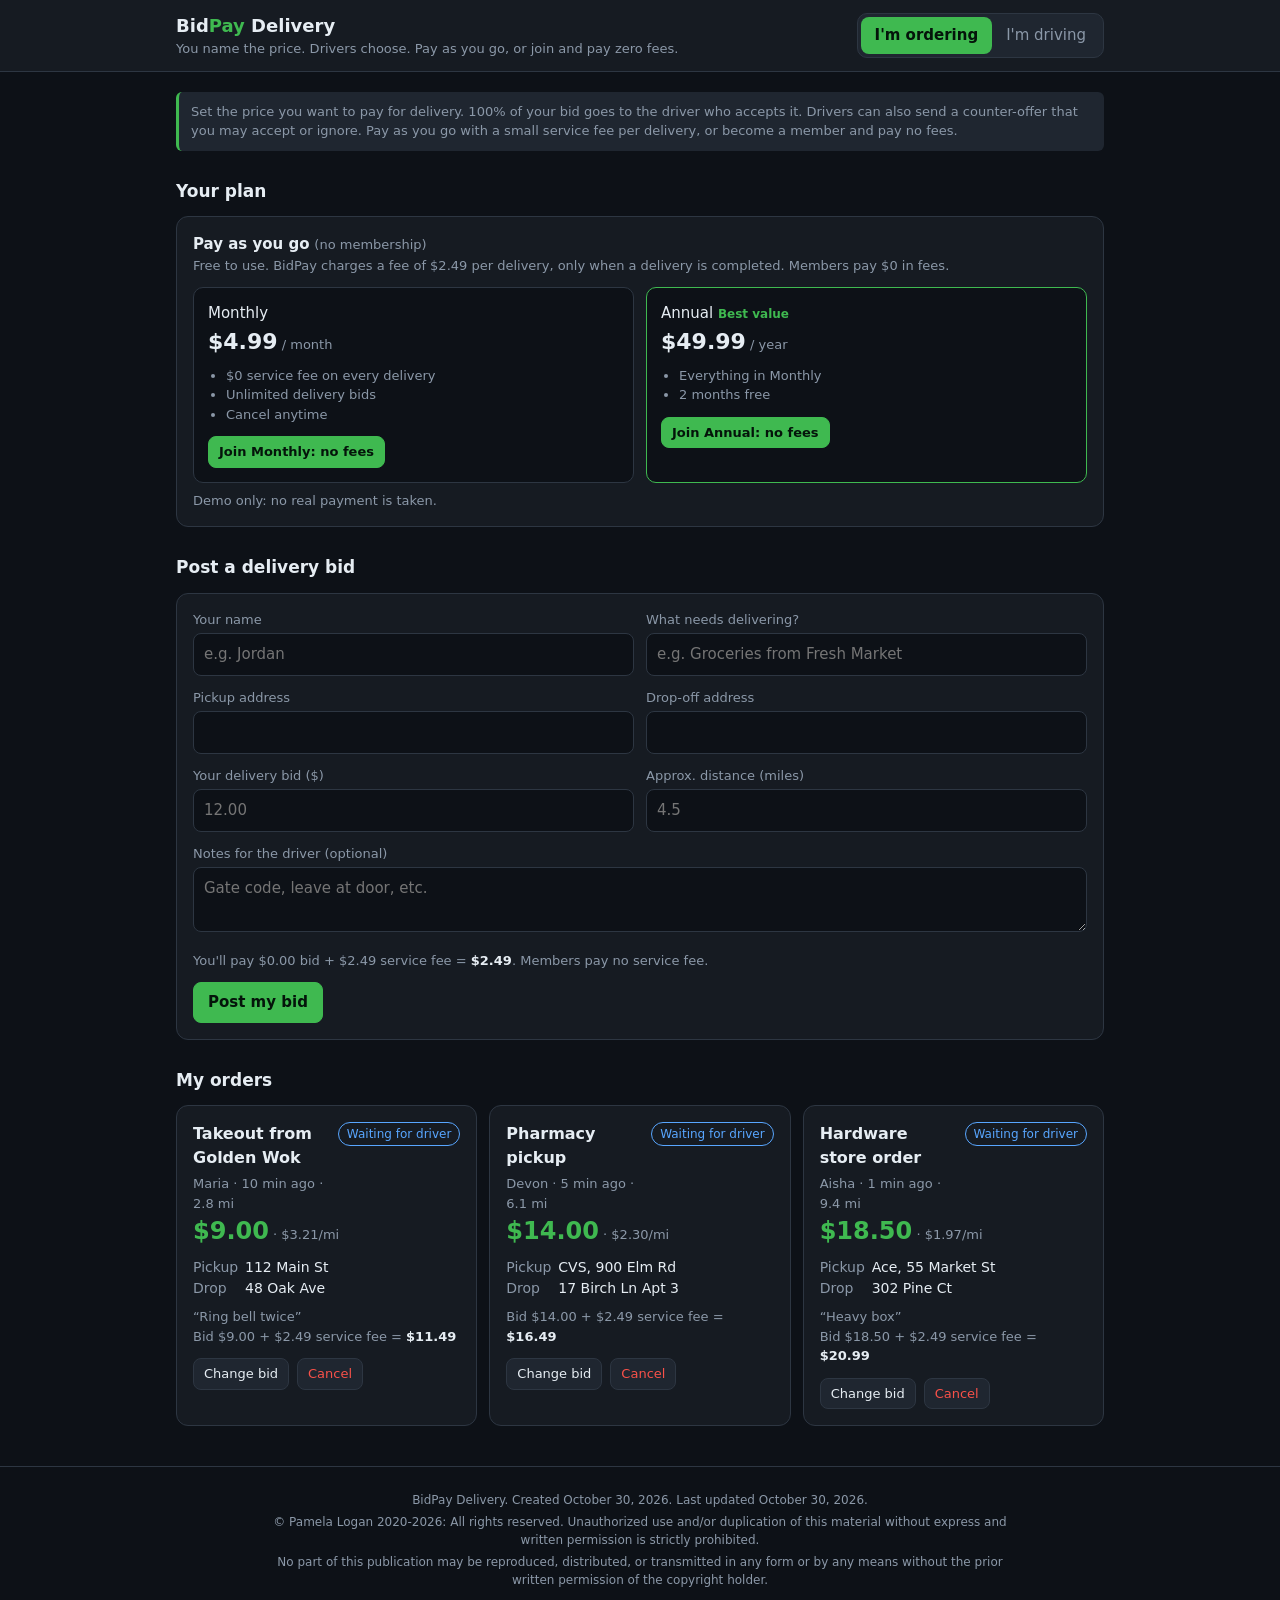
==== commit 261d7d81: "chore(apps): add proprietary license and date stamps to BidPay Mark apps/bid_pay as all rights reser" ====
--- a/apps/bid_pay/index.html
+++ b/apps/bid_pay/index.html
@@ -1,4 +1,12 @@
 <!doctype html>
+<!--
+  BidPay Delivery
+  Copyright (c) 2020-2026 Pamela Logan. All rights reserved.
+  Created: October 30, 2026. Last updated: October 30, 2026.
+  Proprietary and confidential. Not covered by this repository's MIT License; see LICENSE in
+  this folder. No part of this work may be reproduced, distributed, or transmitted in any form
+  or by any means without the prior written permission of the copyright holder.
+-->
 <html lang="en">
 <head>
 <meta charset="utf-8">
@@ -174,6 +182,7 @@
 </main>
 
 <footer>
+  <p>BidPay Delivery. Created October 30, 2026. Last updated October 30, 2026.</p>
   <p>&copy; Pamela Logan 2020-2026: All rights reserved. Unauthorized use and/or duplication of this
     material without express and written permission is strictly prohibited.</p>
   <p>No part of this publication may be reproduced, distributed, or transmitted in any form or by any
